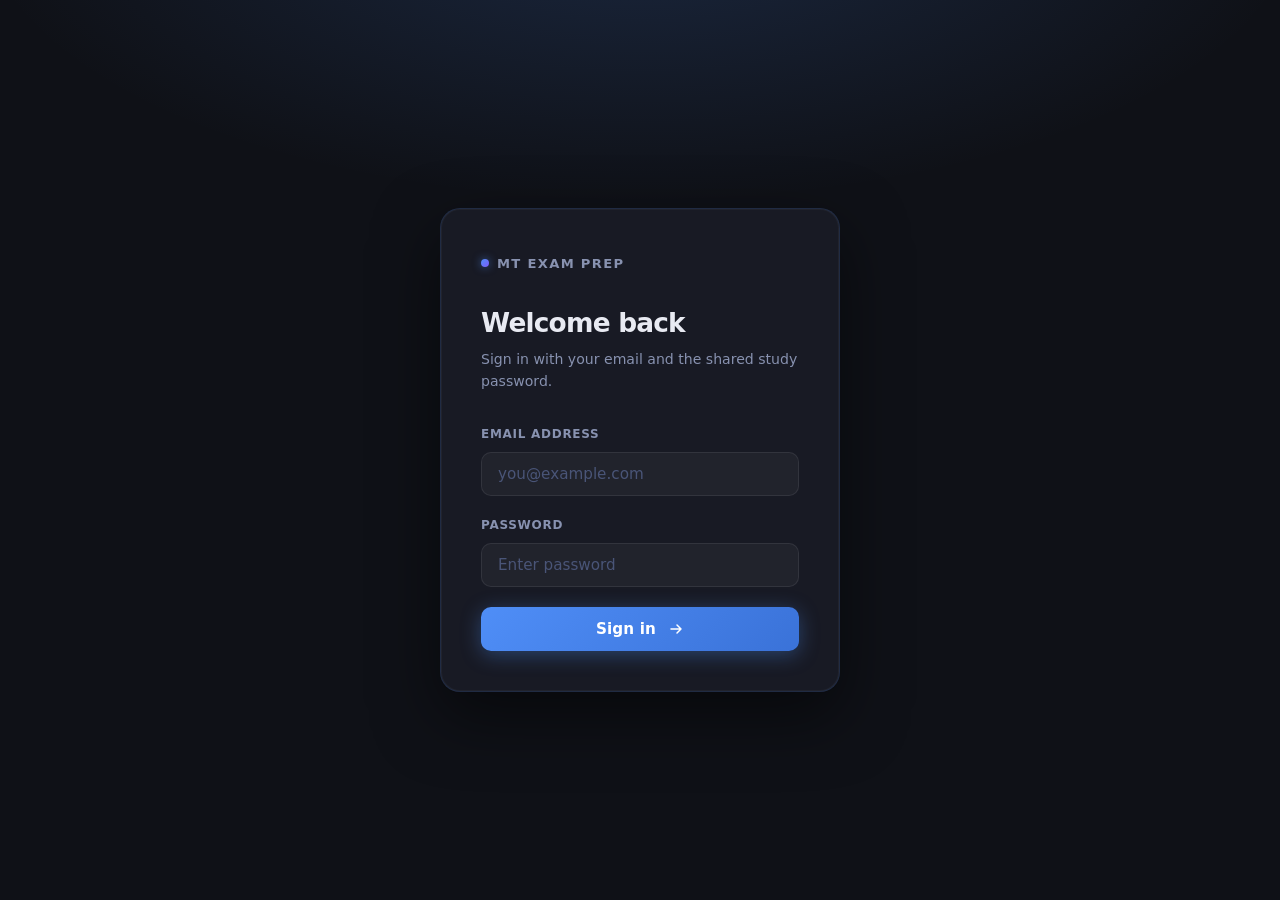
==== login.html @ 5d51a237 "Initial commit — MT Exam Prep study site" ====
<!DOCTYPE html>
<html lang="en">
<head>
  <meta charset="UTF-8">
  <meta name="viewport" content="width=device-width, initial-scale=1.0">
  <title>Sign In — MT Exam Prep</title>
  <link rel="stylesheet" href="css/main.css">
  <link rel="stylesheet" href="css/components.css">
  <link rel="stylesheet" href="css/layout.css">
</head>
<body class="login-page">
  <div class="login-wrap">
    <div class="login-card">
      <div class="login-brand">
        <span class="login-brand-dot"></span>
        MT Exam Prep
      </div>
      <h2 class="login-title">Welcome back</h2>
      <p class="login-sub">Sign in with your email and the shared study password.</p>

      <form id="loginForm" novalidate>
        <div class="form-group">
          <label for="emailInput">Email address</label>
          <div class="input-wrap">
            <input type="email" id="emailInput" autocomplete="email" placeholder="you@example.com" required>
          </div>
        </div>
        <div class="form-group">
          <label for="pwInput">Password</label>
          <div class="input-wrap">
            <input type="password" id="pwInput" autocomplete="current-password" placeholder="Enter password" required>
          </div>
        </div>
        <div id="loginError" class="login-error" style="display:none"></div>
        <button type="submit" class="login-btn" id="submitBtn">
          <span id="submitLabel">Sign in</span>
          <svg width="16" height="16" viewBox="0 0 16 16" fill="none" style="flex-shrink:0"><path d="M3 8h10M9 4l4 4-4 4" stroke="currentColor" stroke-width="1.5" stroke-linecap="round" stroke-linejoin="round"/></svg>
        </button>
      </form>
    </div>
  </div>

  <script type="module">
    import { checkWhitelist } from './js/modules/supabase.js?v=3';

    const SHARED_PASSWORD = '2508D1';

    // Already logged in — skip to app
    if (localStorage.getItem('mt_session')) {
      window.location.replace('index.html');
    }

    document.getElementById('loginForm').addEventListener('submit', async e => {
      e.preventDefault();
      const email     = document.getElementById('emailInput').value.trim().toLowerCase();
      const pw        = document.getElementById('pwInput').value;
      const errEl     = document.getElementById('loginError');
      const submitBtn = document.getElementById('submitBtn');

      errEl.style.display = 'none';
      errEl.textContent = '';

      if (pw.trim() !== SHARED_PASSWORD) {
        errEl.textContent = 'Incorrect password.';
        errEl.style.display = 'block';
        return;
      }

      document.getElementById('submitLabel').textContent = 'Checking\u2026';
      submitBtn.disabled = true;

      try {
        const allowed = await checkWhitelist(email);
        if (!allowed) {
          errEl.textContent = 'Email not authorised. Contact the study group admin.';
          errEl.style.display = 'block';
          document.getElementById('submitLabel').textContent = 'Sign in';
          submitBtn.disabled = false;
          return;
        }
        localStorage.setItem('mt_session', btoa(unescape(encodeURIComponent(email + ':' + Date.now()))));
        localStorage.setItem('mt_user_email', email);
        window.location.href = 'index.html';
      } catch (err) {
        errEl.textContent = 'Error: ' + (err.message || 'Network error \u2014 please try again.');
        errEl.style.display = 'block';
        document.getElementById('submitLabel').textContent = 'Sign in';
        submitBtn.disabled = false;
      }
    });
  </script>
</body>
</html>
---- css/main.css ----
/* ============================================================
   DESIGN TOKENS & GLOBAL STYLES
   ============================================================ */
:root {
  /* Colors */
  --color-bg:           #0f1117;
  --color-surface:      #1a1d27;
  --color-surface2:     #22263a;
  --color-border:       #2e3350;
  --color-primary:      #4f8ef7;
  --color-primary-dark: #3a72d8;
  --color-accent:       #7c5cfc;
  --color-success:      #34c78a;
  --color-warning:      #f5a623;
  --color-danger:       #e85d5d;
  --color-text:         #e8eaf2;
  --color-text-muted:   #8892b0;
  --color-text-dim:     #4a5578;

  /* Region colors */
  --color-shoulder:     #4f8ef7;
  --color-elbow:        #7c5cfc;
  --color-wrist:        #5dd4f0;
  --color-cervical:     #34c78a;
  --color-thoracic:     #56ddaa;
  --color-lumbar:       #f5a623;
  --color-hip:          #fa7c5f;
  --color-knee:         #e85d5d;
  --color-foot:         #c45df5;

  /* Typography */
  --font-sans: 'Segoe UI', system-ui, -apple-system, sans-serif;
  --font-mono: 'Consolas', 'Fira Code', monospace;

  /* Spacing */
  --space-1: 4px;
  --space-2: 8px;
  --space-3: 12px;
  --space-4: 16px;
  --space-5: 20px;
  --space-6: 24px;
  --space-8: 32px;
  --space-10: 40px;
  --space-12: 48px;
  --space-16: 64px;

  /* Radii */
  --radius-sm: 6px;
  --radius-md: 10px;
  --radius-lg: 16px;
  --radius-xl: 24px;

  /* Shadows */
  --shadow-sm: 0 1px 4px rgba(0,0,0,0.3);
  --shadow-md: 0 4px 16px rgba(0,0,0,0.4);
  --shadow-lg: 0 8px 32px rgba(0,0,0,0.5);

  /* Transitions */
  --transition-fast: 0.15s ease;
  --transition-med: 0.25s ease;
  --transition-slow: 0.4s ease;
}

/* Reset */
*, *::before, *::after { box-sizing: border-box; margin: 0; padding: 0; }
html { font-size: 16px; scroll-behavior: smooth; }
body {
  font-family: var(--font-sans);
  background: var(--color-bg);
  color: var(--color-text);
  line-height: 1.6;
  min-height: 100vh;
}
a { color: var(--color-primary); text-decoration: none; }
a:hover { color: var(--color-primary-dark); }
img { max-width: 100%; }
ul, ol { list-style: none; }
button { cursor: pointer; font-family: inherit; }
input, textarea, select { font-family: inherit; }

/* Typography Scale */
h1 { font-size: clamp(1.8rem, 4vw, 2.8rem); font-weight: 700; line-height: 1.2; }
h2 { font-size: clamp(1.3rem, 3vw, 1.9rem); font-weight: 600; line-height: 1.3; }
h3 { font-size: clamp(1.1rem, 2.5vw, 1.4rem); font-weight: 600; }
h4 { font-size: 1rem; font-weight: 600; }
p { color: var(--color-text); }
small { font-size: 0.85rem; color: var(--color-text-muted); }

/* ============================================================
   NAVBAR
   ============================================================ */
.navbar {
  position: sticky;
  top: 0;
  z-index: 100;
  display: flex;
  align-items: center;
  justify-content: space-between;
  padding: var(--space-4) var(--space-8);
  background: rgba(15, 17, 23, 0.95);
  backdrop-filter: blur(12px);
  border-bottom: 1px solid var(--color-border);
}
.nav-brand {
  font-size: 1.2rem;
  font-weight: 700;
  color: var(--color-primary);
  letter-spacing: -0.5px;
}
.nav-links {
  display: flex;
  gap: var(--space-6);
}
.nav-link {
  color: var(--color-text-muted);
  font-weight: 500;
  transition: color var(--transition-fast);
  padding: var(--space-2) var(--space-1);
}
.nav-link:hover, .nav-link.active {
  color: var(--color-text);
}
.nav-hamburger {
  display: none;
  background: none;
  border: none;
  color: var(--color-text);
  font-size: 1.4rem;
  padding: var(--space-2);
}
.nav-mobile-menu {
  display: none;
  flex-direction: column;
  background: var(--color-surface);
  border-bottom: 1px solid var(--color-border);
  padding: var(--space-4) var(--space-6);
  gap: var(--space-4);
}
.nav-mobile-menu.open { display: flex; }
.nav-mobile-link {
  color: var(--color-text-muted);
  font-weight: 500;
  padding: var(--space-3) 0;
  border-bottom: 1px solid var(--color-border);
  transition: color var(--transition-fast);
}
.nav-mobile-link:last-child { border-bottom: none; }
.nav-mobile-link:hover { color: var(--color-text); }

/* ============================================================
   HOME PAGE
   ============================================================ */
.home-main {
  max-width: 1100px;
  margin: 0 auto;
  padding: var(--space-16) var(--space-6);
}
.hero {
  text-align: center;
  margin-bottom: var(--space-12);
}
.hero-title {
  background: linear-gradient(135deg, var(--color-primary) 0%, var(--color-accent) 100%);
  -webkit-background-clip: text;
  -webkit-text-fill-color: transparent;
  background-clip: text;
  margin-bottom: var(--space-5);
}
.hero-subtitle {
  font-size: 1.2rem;
  color: var(--color-text-muted);
  max-width: 580px;
  margin: 0 auto;
}
.mode-cards {
  display: grid;
  grid-template-columns: repeat(auto-fit, minmax(280px, 1fr));
  gap: var(--space-6);
  margin-bottom: var(--space-10);
}
.mode-card {
  display: flex;
  flex-direction: column;
  padding: var(--space-8);
  background: var(--color-surface);
  border: 1px solid var(--color-border);
  border-radius: var(--radius-lg);
  transition: border-color var(--transition-fast), transform var(--transition-fast), box-shadow var(--transition-fast);
  color: inherit;
}
.mode-card:hover {
  border-color: var(--color-primary);
  transform: translateY(-3px);
  box-shadow: var(--shadow-lg);
  color: inherit;
}
.mode-card-icon { font-size: 2.5rem; margin-bottom: var(--space-4); }
.mode-card-title { margin-bottom: var(--space-3); color: var(--color-text); }
.mode-card-desc { color: var(--color-text-muted); font-size: 0.95rem; flex: 1; margin-bottom: var(--space-6); }
.mode-card-cta { color: var(--color-primary); font-weight: 600; font-size: 0.9rem; }

.stats-bar {
  display: flex;
  justify-content: center;
  gap: var(--space-10);
  padding: var(--space-6);
  background: var(--color-surface);
  border: 1px solid var(--color-border);
  border-radius: var(--radius-lg);
}
.stat-item { text-align: center; }
.stat-num { display: block; font-size: 2rem; font-weight: 700; color: var(--color-primary); }
.stat-label { font-size: 0.8rem; color: var(--color-text-muted); text-transform: uppercase; letter-spacing: 0.5px; }

/* ============================================================
   UTILITY CLASSES
   ============================================================ */
.badge {
  display: inline-block;
  padding: 2px var(--space-3);
  border-radius: 99px;
  font-size: 0.75rem;
  font-weight: 600;
  text-transform: uppercase;
  letter-spacing: 0.5px;
}
.badge-shoulder  { background: rgba(79, 142, 247, 0.15); color: var(--color-shoulder); border: 1px solid rgba(79,142,247,0.3); }
.badge-elbow     { background: rgba(124,92,252,0.15); color: var(--color-elbow); border: 1px solid rgba(124,92,252,0.3); }
.badge-wrist     { background: rgba(93,212,240,0.15); color: var(--color-wrist); border: 1px solid rgba(93,212,240,0.3); }
.badge-cervical  { background: rgba(52,199,138,0.15); color: var(--color-cervical); border: 1px solid rgba(52,199,138,0.3); }
.badge-thoracic  { background: rgba(86,221,170,0.15); color: var(--color-thoracic); border: 1px solid rgba(86,221,170,0.3); }
.badge-lumbar    { background: rgba(245,166,35,0.15); color: var(--color-warning); border: 1px solid rgba(245,166,35,0.3); }
.badge-hip       { background: rgba(250,124,95,0.15); color: var(--color-hip); border: 1px solid rgba(250,124,95,0.3); }
.badge-knee      { background: rgba(232,93,93,0.15); color: var(--color-danger); border: 1px solid rgba(232,93,93,0.3); }
.badge-foot      { background: rgba(196,93,245,0.15); color: var(--color-foot); border: 1px solid rgba(196,93,245,0.3); }

.tag {
  display: inline-block;
  padding: 2px var(--space-2);
  background: var(--color-surface2);
  border: 1px solid var(--color-border);
  border-radius: var(--radius-sm);
  font-size: 0.75rem;
  color: var(--color-text-muted);
}

.btn {
  display: inline-flex;
  align-items: center;
  gap: var(--space-2);
  padding: var(--space-3) var(--space-5);
  border-radius: var(--radius-md);
  border: none;
  font-size: 0.9rem;
  font-weight: 600;
  transition: all var(--transition-fast);
}
.btn-primary {
  background: var(--color-primary);
  color: #fff;
}
.btn-primary:hover { background: var(--color-primary-dark); color: #fff; }
.btn-secondary {
  background: var(--color-surface2);
  color: var(--color-text);
  border: 1px solid var(--color-border);
}
.btn-secondary:hover { background: var(--color-border); color: var(--color-text); }
.btn-accent {
  background: var(--color-accent);
  color: #fff;
}
.btn-accent:hover { background: #6b4de0; color: #fff; }
.btn-success {
  background: var(--color-success);
  color: #0f1117;
}
.btn-danger {
  background: var(--color-danger);
  color: #fff;
}
.btn-sm {
  padding: var(--space-2) var(--space-4);
  font-size: 0.82rem;
}
.btn-lg {
  padding: var(--space-4) var(--space-8);
  font-size: 1rem;
}
.btn-block { width: 100%; justify-content: center; }

/* Alert / notice boxes */
.alert {
  padding: var(--space-4) var(--space-5);
  border-radius: var(--radius-md);
  font-size: 0.9rem;
  margin-bottom: var(--space-4);
}
.alert-warning {
  background: rgba(245,166,35,0.1);
  border: 1px solid rgba(245,166,35,0.3);
  color: var(--color-warning);
}
.alert-danger {
  background: rgba(232,93,93,0.1);
  border: 1px solid rgba(232,93,93,0.3);
  color: var(--color-danger);
}
.alert-success {
  background: rgba(52,199,138,0.1);
  border: 1px solid rgba(52,199,138,0.3);
  color: var(--color-success);
}
.alert-info {
  background: rgba(79,142,247,0.1);
  border: 1px solid rgba(79,142,247,0.3);
  color: var(--color-primary);
}

/* Tables */
.data-table {
  width: 100%;
  border-collapse: collapse;
  font-size: 0.9rem;
}
.data-table th {
  background: var(--color-surface2);
  color: var(--color-text-muted);
  font-size: 0.78rem;
  text-transform: uppercase;
  letter-spacing: 0.5px;
  padding: var(--space-3) var(--space-4);
  text-align: left;
  border-bottom: 1px solid var(--color-border);
}
.data-table td {
  padding: var(--space-3) var(--space-4);
  border-bottom: 1px solid rgba(46,51,80,0.5);
  vertical-align: top;
}
.data-table tr:last-child td { border-bottom: none; }
.data-table tr:hover td { background: rgba(79,142,247,0.04); }

/* Progress bar */
.progress-bar-wrap {
  background: var(--color-surface2);
  border-radius: 99px;
  height: 8px;
  overflow: hidden;
}
.progress-bar-fill {
  height: 100%;
  background: linear-gradient(90deg, var(--color-primary), var(--color-accent));
  border-radius: 99px;
  transition: width var(--transition-med);
}

/* Checkbox custom */
.check-item {
  display: flex;
  align-items: flex-start;
  gap: var(--space-3);
  padding: var(--space-2) 0;
  cursor: pointer;
}
.check-item input[type="checkbox"] {
  width: 18px;
  height: 18px;
  margin-top: 2px;
  accent-color: var(--color-primary);
  flex-shrink: 0;
}

/* Divider */
.divider {
  height: 1px;
  background: var(--color-border);
  margin: var(--space-6) 0;
}

/* Scrollable horizontal */
.scroll-x {
  overflow-x: auto;
  -webkit-overflow-scrolling: touch;
}

/* ============================================================
   RESPONSIVE
   ============================================================ */
@media (max-width: 768px) {
  .navbar { padding: var(--space-4); }
  .nav-links { display: none; }
  .nav-hamburger { display: block; }

  .home-main { padding: var(--space-10) var(--space-4); }
  .stats-bar { gap: var(--space-6); flex-wrap: wrap; }
}

/* ============================================================
   LOGIN PAGE
   ============================================================ */
.login-page {
  display: flex;
  align-items: center;
  justify-content: center;
  min-height: 100vh;
  padding: var(--space-6);
  background:
    radial-gradient(ellipse 80% 50% at 50% -10%, rgba(79,142,247,0.18) 0%, transparent 65%),
    var(--color-bg);
}
.login-wrap { width: 100%; max-width: 400px; }
.login-card {
  background: rgba(26,29,39,0.85);
  border: 1px solid rgba(79,142,247,0.15);
  border-radius: 20px;
  padding: 44px 40px 40px;
  box-shadow: 0 0 0 1px rgba(255,255,255,0.04) inset, 0 24px 64px rgba(0,0,0,0.5);
  backdrop-filter: blur(20px);
}
.login-brand {
  display: flex;
  align-items: center;
  gap: 8px;
  font-size: .82rem;
  font-weight: 700;
  color: var(--color-text-muted);
  text-transform: uppercase;
  letter-spacing: .1em;
  margin-bottom: var(--space-8);
}
.login-brand-dot {
  width: 8px;
  height: 8px;
  border-radius: 50%;
  background: linear-gradient(135deg, var(--color-primary), var(--color-accent));
  box-shadow: 0 0 8px rgba(79,142,247,0.6);
  flex-shrink: 0;
}
.login-title {
  font-size: 1.65rem;
  font-weight: 700;
  letter-spacing: -.03em;
  color: var(--color-text);
  margin-bottom: var(--space-2);
}
.login-sub {
  color: var(--color-text-muted);
  font-size: .88rem;
  line-height: 1.6;
  margin-bottom: var(--space-8);
}
.form-group { margin-bottom: var(--space-5); }
.form-group label {
  display: block;
  font-size: .75rem;
  font-weight: 600;
  color: var(--color-text-muted);
  letter-spacing: .06em;
  text-transform: uppercase;
  margin-bottom: var(--space-2);
}
.input-wrap { position: relative; }
.form-group input {
  width: 100%;
  box-sizing: border-box;
  padding: 12px 16px;
  background: rgba(255,255,255,0.04);
  border: 1px solid rgba(255,255,255,0.08);
  border-radius: var(--radius-md);
  color: var(--color-text);
  font-size: .95rem;
  transition: border-color var(--transition-fast), box-shadow var(--transition-fast), background var(--transition-fast);
}
.form-group input::placeholder { color: var(--color-text-dim); }
.form-group input:focus {
  outline: none;
  border-color: rgba(79,142,247,0.5);
  background: rgba(79,142,247,0.05);
  box-shadow: 0 0 0 3px rgba(79,142,247,0.12);
}
.login-error {
  font-size: .85rem;
  color: var(--color-danger);
  background: rgba(232,93,93,0.08);
  border: 1px solid rgba(232,93,93,0.2);
  border-radius: var(--radius-md);
  padding: var(--space-3) var(--space-4);
  margin-bottom: var(--space-5);
}
.login-btn {
  display: flex;
  align-items: center;
  justify-content: center;
  gap: var(--space-3);
  width: 100%;
  padding: 13px var(--space-6);
  background: linear-gradient(135deg, var(--color-primary) 0%, #3a72d8 100%);
  color: #fff;
  border: none;
  border-radius: var(--radius-md);
  font-size: .95rem;
  font-weight: 600;
  letter-spacing: .01em;
  transition: opacity var(--transition-fast), transform var(--transition-fast), box-shadow var(--transition-fast);
  box-shadow: 0 4px 20px rgba(79,142,247,0.35);
  margin-top: var(--space-2);
}
.login-btn:hover:not(:disabled) {
  opacity: .92;
  transform: translateY(-1px);
  box-shadow: 0 6px 24px rgba(79,142,247,0.45);
}
.login-btn:active:not(:disabled) { transform: translateY(0); }
.login-btn:disabled { opacity: .55; cursor: not-allowed; }

/* ============================================================
   SCORE HISTORY PANEL (challenge page)
   ============================================================ */
.score-history-card {
  background: var(--color-surface);
  border: 1px solid var(--color-border);
  border-radius: var(--radius-lg);
  padding: var(--space-5) var(--space-6);
  margin-top: var(--space-6);
  margin-bottom: var(--space-2);
}
.score-history-header {
  display: flex;
  align-items: center;
  justify-content: space-between;
  margin-bottom: var(--space-4);
}
.score-history-title {
  font-size: .75rem;
  font-weight: 700;
  text-transform: uppercase;
  letter-spacing: .05em;
  color: var(--color-text-muted);
}
.score-history-overall { font-size: .95rem; margin-bottom: var(--space-3); }
.score-history-overall strong { color: var(--color-primary); font-size: 1.05rem; }
.score-breakdown-row {
  display: flex;
  justify-content: space-between;
  align-items: center;
  padding: var(--space-2) 0;
  border-top: 1px solid var(--color-border);
  font-size: .85rem;
}
.score-breakdown-name { color: var(--color-text-muted); }
.score-breakdown-val { font-weight: 600; }
.score-breakdown-pct { font-size: .75rem; color: var(--color-text-dim); margin-left: var(--space-2); }

/* Nav logout button */
.nav-logout {
  margin-left: var(--space-2);
  font-size: .8rem !important;
  padding: 5px 12px !important;
}

/* Disabled nav link */
.nav-link-disabled {
  color: var(--color-text-dim);
  cursor: default;
  font-weight: 500;
  padding: var(--space-2) var(--space-1);
}
/* Disabled mode card */
.mode-card-disabled {
  display: flex;
  flex-direction: column;
  padding: var(--space-8);
  background: var(--color-surface);
  border: 1px solid var(--color-border);
  border-radius: var(--radius-lg);
  opacity: 0.45;
  cursor: default;
}
---- css/components.css ----
/* ============================================================
   ADDITIONAL COMPONENT STYLES
   ============================================================ */

/* Modal */
.modal-overlay {
  position: fixed;
  inset: 0;
  background: rgba(0,0,0,0.7);
  z-index: 200;
  display: flex;
  align-items: center;
  justify-content: center;
  padding: var(--space-4);
  backdrop-filter: blur(4px);
}
.modal-overlay.hidden { display: none; }
.modal {
  background: var(--color-surface);
  border: 1px solid var(--color-border);
  border-radius: var(--radius-xl);
  width: 100%;
  max-width: 560px;
  max-height: 90vh;
  overflow-y: auto;
  padding: var(--space-8);
}
.modal-header {
  display: flex;
  justify-content: space-between;
  align-items: center;
  margin-bottom: var(--space-6);
}
.modal-close {
  background: none;
  border: none;
  color: var(--color-text-muted);
  font-size: 1.4rem;
  padding: var(--space-2);
  line-height: 1;
  transition: color var(--transition-fast);
}
.modal-close:hover { color: var(--color-text); }

/* Toast notification */
.toast-container {
  position: fixed;
  bottom: var(--space-6);
  right: var(--space-6);
  z-index: 300;
  display: flex;
  flex-direction: column;
  gap: var(--space-3);
}
.toast {
  padding: var(--space-4) var(--space-5);
  background: var(--color-surface2);
  border: 1px solid var(--color-border);
  border-radius: var(--radius-md);
  font-size: 0.9rem;
  min-width: 240px;
  box-shadow: var(--shadow-lg);
  animation: toastIn 0.3s ease;
}
.toast-success { border-color: var(--color-success); color: var(--color-success); }
.toast-info { border-color: var(--color-primary); color: var(--color-primary); }
.toast-warning { border-color: var(--color-warning); color: var(--color-warning); }
@keyframes toastIn {
  from { transform: translateX(100%); opacity: 0; }
  to { transform: translateX(0); opacity: 1; }
}

/* Skeleton loading */
.skeleton {
  background: linear-gradient(90deg, var(--color-surface2) 25%, var(--color-border) 50%, var(--color-surface2) 75%);
  background-size: 200% 100%;
  animation: shimmer 1.5s infinite;
  border-radius: var(--radius-sm);
}
@keyframes shimmer {
  0% { background-position: 200% 0; }
  100% { background-position: -200% 0; }
}

/* Score badge */
.score-badge {
  display: inline-flex;
  align-items: center;
  justify-content: center;
  width: 36px;
  height: 36px;
  border-radius: 50%;
  font-size: 0.8rem;
  font-weight: 700;
}
.score-badge-good { background: rgba(52,199,138,0.15); color: var(--color-success); border: 1px solid rgba(52,199,138,0.3); }
.score-badge-ok { background: rgba(245,166,35,0.15); color: var(--color-warning); border: 1px solid rgba(245,166,35,0.3); }
.score-badge-bad { background: rgba(232,93,93,0.15); color: var(--color-danger); border: 1px solid rgba(232,93,93,0.3); }

/* Session result row */
.result-row {
  display: flex;
  align-items: center;
  gap: var(--space-4);
  padding: var(--space-3) var(--space-4);
  border-bottom: 1px solid var(--color-border);
  font-size: 0.88rem;
}
.result-row:last-child { border-bottom: none; }
.result-condition { flex: 1; font-weight: 500; }
.result-topic { color: var(--color-text-muted); width: 140px; }

/* Chip row for end-feel display */
.ef-row {
  display: flex;
  gap: var(--space-3);
  align-items: center;
  flex-wrap: wrap;
  padding: var(--space-3) 0;
  border-bottom: 1px solid rgba(46,51,80,0.5);
}
.ef-row:last-child { border-bottom: none; }
.ef-movement { width: 160px; font-size: 0.88rem; color: var(--color-text-muted); flex-shrink: 0; }
.ef-type { flex: 1; }
.ef-note { font-size: 0.8rem; color: var(--color-text-dim); }

/* Contraindication block */
.contra-block { margin-bottom: var(--space-5); }
.contra-block-title {
  font-size: 0.78rem;
  text-transform: uppercase;
  letter-spacing: 0.5px;
  font-weight: 600;
  margin-bottom: var(--space-3);
  padding: var(--space-2) var(--space-3);
  border-radius: var(--radius-sm);
}
.contra-absolute .contra-block-title { color: var(--color-danger); background: rgba(232,93,93,0.08); }
.contra-relative .contra-block-title { color: var(--color-warning); background: rgba(245,166,35,0.08); }
.contra-massage .contra-block-title { color: var(--color-primary); background: rgba(79,142,247,0.08); }

/* Challenge mode selector tabs */
.mode-tabs {
  display: flex;
  gap: var(--space-3);
  margin-bottom: var(--space-8);
  padding: 4px;
  background: var(--color-surface2);
  border-radius: var(--radius-md);
  border: 1px solid var(--color-border);
}
.mode-tab-btn {
  flex: 1;
  padding: var(--space-3) var(--space-4);
  background: none;
  border: none;
  border-radius: calc(var(--radius-md) - 2px);
  color: var(--color-text-muted);
  font-weight: 600;
  font-size: 0.88rem;
  transition: all var(--transition-fast);
}
.mode-tab-btn:hover { color: var(--color-text); }
.mode-tab-btn.active { background: var(--color-primary); color: #fff; }

/* Section divider with label */
.section-divider {
  display: flex;
  align-items: center;
  gap: var(--space-4);
  margin: var(--space-6) 0;
  color: var(--color-text-muted);
  font-size: 0.8rem;
  text-transform: uppercase;
  letter-spacing: 0.5px;
}
.section-divider::before,
.section-divider::after {
  content: '';
  flex: 1;
  height: 1px;
  background: var(--color-border);
}

/* Condition not found */
.no-results {
  text-align: center;
  padding: var(--space-10);
  color: var(--color-text-muted);
}
.no-results-icon { font-size: 2.5rem; margin-bottom: var(--space-4); }
---- css/layout.css ----
/* ============================================================
   SIDEBAR FOOTER
   ============================================================ */
.sidebar-footer {
  padding: var(--space-3) var(--space-4);
  border-top: 1px solid var(--color-border);
  flex-shrink: 0;
}

/* ============================================================
   ROM REFERENCE TABLE
   ============================================================ */
.rom-ref-table {
  width: 100%;
  border-collapse: collapse;
  font-size: .88rem;
}
.rom-ref-table th {
  text-align: left;
  padding: var(--space-2) var(--space-3);
  background: var(--color-surface2);
  border-bottom: 2px solid var(--color-border);
  font-size: .78rem;
  text-transform: uppercase;
  letter-spacing: .04em;
  color: var(--color-text-muted);
  white-space: nowrap;
}
.rom-ref-table td {
  padding: var(--space-2) var(--space-3);
  border-bottom: 1px solid var(--color-border);
  vertical-align: top;
}
.rom-ref-table tr:last-child td { border-bottom: none; }
.rom-ref-table .ref-val {
  font-weight: 600;
  color: var(--color-primary);
  white-space: nowrap;
}

/* ============================================================
   HOME CARE LIST
   ============================================================ */
.home-care-list {
  display: flex;
  flex-direction: column;
  gap: var(--space-4);
}
.home-care-item {
  display: flex;
  gap: var(--space-4);
  align-items: flex-start;
  padding: var(--space-4);
  background: var(--color-surface2);
  border: 1px solid var(--color-border);
  border-radius: var(--radius-md);
  line-height: 1.6;
}
.home-care-num {
  width: 28px;
  height: 28px;
  min-width: 28px;
  background: var(--color-primary);
  color: #fff;
  border-radius: 50%;
  display: flex;
  align-items: center;
  justify-content: center;
  font-size: .82rem;
  font-weight: 700;
}
.home-care-text {
  font-size: .9rem;
  color: var(--color-text);
  flex: 1;
}

/* ============================================================
   SOAP NOTES
   ============================================================ */
.soap-layout {
  max-width: 860px;
  margin: 0 auto;
  padding: var(--space-8) var(--space-6);
}
.soap-header {
  display: flex;
  align-items: flex-start;
  justify-content: space-between;
  margin-bottom: var(--space-8);
  flex-wrap: wrap;
  gap: var(--space-4);
}
.soap-header-title h2 {
  margin-bottom: var(--space-1);
  letter-spacing: -.025em;
}
.soap-header-title p { color: var(--color-text-muted); font-size: .88rem; }

.soap-meta-bar {
  display: grid;
  grid-template-columns: repeat(auto-fill, minmax(170px, 1fr));
  gap: var(--space-3) var(--space-4);
  padding: var(--space-5) var(--space-6);
  background: var(--color-surface);
  border: 1px solid var(--color-border);
  border-radius: var(--radius-lg);
  margin-bottom: var(--space-6);
}
.soap-meta-field label {
  display: block;
  font-size: .68rem;
  text-transform: uppercase;
  letter-spacing: .07em;
  color: var(--color-text-dim);
  font-weight: 700;
  margin-bottom: 6px;
}
.soap-meta-field input,
.soap-meta-field select {
  width: 100%;
  padding: 8px 12px;
  background: rgba(255,255,255,0.04);
  border: 1px solid rgba(255,255,255,0.07);
  border-radius: var(--radius-sm);
  color: var(--color-text);
  font-size: .88rem;
  outline: none;
  transition: border-color var(--transition-fast), box-shadow var(--transition-fast);
}
.soap-meta-field input:focus,
.soap-meta-field select:focus {
  border-color: rgba(79,142,247,0.4);
  box-shadow: 0 0 0 3px rgba(79,142,247,0.1);
}
.soap-meta-field select { appearance: none; }

/* SOAP section blocks */
.soap-section {
  background: var(--color-surface);
  border: 1px solid var(--color-border);
  border-radius: var(--radius-lg);
  overflow: hidden;
  margin-bottom: var(--space-5);
}
.soap-section-header {
  display: flex;
  align-items: center;
  gap: var(--space-5);
  padding: var(--space-5) var(--space-6);
  background: linear-gradient(to right, rgba(255,255,255,0.025), transparent);
  border-bottom: 1px solid var(--color-border);
}
.soap-letter {
  width: 44px;
  height: 44px;
  border-radius: var(--radius-md);
  display: flex;
  align-items: center;
  justify-content: center;
  font-size: 1.25rem;
  font-weight: 800;
  flex-shrink: 0;
  letter-spacing: -.02em;
}
.soap-letter-S {
  background: linear-gradient(135deg, rgba(79,142,247,0.2), rgba(79,142,247,0.08));
  color: var(--color-primary);
  box-shadow: 0 0 0 1px rgba(79,142,247,0.25);
}
.soap-letter-O {
  background: linear-gradient(135deg, rgba(52,199,138,0.2), rgba(52,199,138,0.08));
  color: var(--color-success);
  box-shadow: 0 0 0 1px rgba(52,199,138,0.25);
}
.soap-letter-A {
  background: linear-gradient(135deg, rgba(245,166,35,0.2), rgba(245,166,35,0.08));
  color: var(--color-warning);
  box-shadow: 0 0 0 1px rgba(245,166,35,0.25);
}
.soap-letter-P {
  background: linear-gradient(135deg, rgba(124,92,252,0.2), rgba(124,92,252,0.08));
  color: var(--color-accent);
  box-shadow: 0 0 0 1px rgba(124,92,252,0.25);
}

.soap-section-title {
  font-weight: 700;
  font-size: 1.05rem;
  letter-spacing: -.01em;
}
.soap-section-subtitle { font-size: .82rem; color: var(--color-text-muted); margin-top: 3px; }
.soap-section-body { padding: var(--space-6) var(--space-6) var(--space-5); }

/* Inline SOAP rows */
.soap-row {
  display: grid;
  grid-template-columns: 175px 1fr;
  gap: var(--space-4) var(--space-6);
  align-items: start;
  padding: var(--space-4) 0;
  border-bottom: 1px solid rgba(46,51,80,0.35);
}
.soap-row:last-child { border-bottom: none; }
.soap-row-label {
  font-size: .72rem;
  text-transform: uppercase;
  letter-spacing: .06em;
  color: var(--color-text-dim);
  font-weight: 700;
  padding-top: 10px;
  line-height: 1.4;
}
.soap-row-field { flex: 1; }

.soap-textarea {
  width: 100%;
  padding: 10px 14px;
  background: rgba(255,255,255,0.03);
  border: 1px solid rgba(255,255,255,0.07);
  border-radius: var(--radius-md);
  color: var(--color-text);
  font-size: .9rem;
  resize: vertical;
  outline: none;
  min-height: 72px;
  line-height: 1.65;
  transition: border-color var(--transition-fast), box-shadow var(--transition-fast), background var(--transition-fast);
  font-family: inherit;
}
.soap-textarea::placeholder { color: var(--color-text-dim); }
.soap-textarea:focus {
  border-color: rgba(79,142,247,0.4);
  background: rgba(79,142,247,0.04);
  box-shadow: 0 0 0 3px rgba(79,142,247,0.1);
}
.soap-textarea.short { min-height: 44px; }
.soap-textarea.tall { min-height: 140px; }

.soap-input {
  width: 100%;
  padding: 9px 14px;
  background: rgba(255,255,255,0.03);
  border: 1px solid rgba(255,255,255,0.07);
  border-radius: var(--radius-md);
  color: var(--color-text);
  font-size: .9rem;
  outline: none;
  transition: border-color var(--transition-fast), box-shadow var(--transition-fast), background var(--transition-fast);
}
.soap-input::placeholder { color: var(--color-text-dim); }
.soap-input:focus {
  border-color: rgba(79,142,247,0.4);
  background: rgba(79,142,247,0.04);
  box-shadow: 0 0 0 3px rgba(79,142,247,0.1);
}

/* ROM quick-entry table inside SOAP */
.soap-rom-table {
  width: 100%;
  border-collapse: collapse;
  font-size: .88rem;
}
.soap-rom-table th {
  background: var(--color-surface2);
  color: var(--color-text-muted);
  font-size: .72rem;
  text-transform: uppercase;
  letter-spacing: .4px;
  padding: var(--space-2) var(--space-3);
  text-align: left;
  border-bottom: 1px solid var(--color-border);
}
.soap-rom-table td {
  padding: var(--space-2) var(--space-3);
  border-bottom: 1px solid rgba(46,51,80,0.3);
  vertical-align: middle;
}
.soap-rom-table tr:last-child td { border-bottom: none; }
.soap-rom-table input[type="text"] {
  width: 100%;
  padding: 4px var(--space-2);
  background: var(--color-bg);
  border: 1px solid var(--color-border);
  border-radius: var(--radius-sm);
  color: var(--color-text);
  font-size: .85rem;
  outline: none;
}
.soap-rom-table input:focus { border-color: var(--color-primary); }
.soap-rom-table .ref-val { color: var(--color-text-dim); font-size: .8rem; }

/* Technique checklist in Plan */
.soap-technique-list {
  display: flex;
  flex-direction: column;
  gap: var(--space-2);
  margin-bottom: var(--space-4);
}
.soap-technique-item {
  display: flex;
  align-items: flex-start;
  gap: var(--space-3);
  padding: var(--space-3) var(--space-4);
  background: var(--color-surface2);
  border: 1px solid var(--color-border);
  border-radius: var(--radius-md);
  cursor: pointer;
  transition: border-color var(--transition-fast);
}
.soap-technique-item:hover { border-color: var(--color-primary); }
.soap-technique-item.checked { border-color: var(--color-accent); background: rgba(124,92,252,0.06); }
.soap-technique-item input { accent-color: var(--color-accent); margin-top: 2px; flex-shrink: 0; }
.soap-technique-text { flex: 1; font-size: .88rem; }
.soap-technique-note { font-size: .78rem; color: var(--color-text-muted); margin-top: 2px; }

/* Contra reminder strip */
.contra-reminder {
  background: rgba(232,93,93,0.07);
  border: 1px solid rgba(232,93,93,0.25);
  border-radius: var(--radius-md);
  padding: var(--space-4) var(--space-5);
  font-size: .85rem;
  color: var(--color-danger);
  margin-bottom: var(--space-5);
}
.contra-reminder strong { display: block; margin-bottom: var(--space-2); }

/* Home care checkoff */
.homecare-checkoff {
  display: flex;
  flex-direction: column;
  gap: var(--space-2);
}
.homecare-check-item {
  display: flex;
  gap: var(--space-3);
  align-items: flex-start;
  padding: var(--space-3) var(--space-4);
  background: var(--color-surface2);
  border: 1px solid var(--color-border);
  border-radius: var(--radius-md);
  font-size: .88rem;
  line-height: 1.5;
}
.homecare-check-item input { accent-color: var(--color-success); margin-top: 3px; flex-shrink: 0; }

/* SOAP print */
@media print {
  .navbar, .nav-mobile-menu, .soap-header-actions,
  .soap-add-btn, .btn, #exportModal, #toast { display: none !important; }
  body { background: #fff; color: #000; font-size: 11pt; }
  .soap-layout { padding: 0; max-width: 100%; }
  .soap-section { border: 1px solid #bbb; page-break-inside: avoid; }
  .soap-section-header { background: #f5f5f5; }
  .soap-letter-S, .soap-letter-O, .soap-letter-A, .soap-letter-P { background: #eee; color: #333; }
  .soap-textarea, .soap-input { background: #fff; border: 1px solid #bbb; color: #000; }
  .soap-technique-item { border: 1px solid #ccc; background: #fafafa; }
  .soap-meta-bar { border: 1px solid #bbb; background: #f9f9f9; }
  .soap-meta-field input { background: #fff; border: 1px solid #bbb; color: #000; }
  .soap-rom-table input { background: #fff; border: 1px solid #bbb; color: #000; }
  .panel-section, .treatment-step { border: 1px solid #ccc; }
}

/* ============================================================
   STUDY PAGE LAYOUT
   ============================================================ */
.study-layout {
  display: grid;
  grid-template-columns: 260px 1fr;
  min-height: calc(100vh - 57px);
  max-width: 1400px;
  margin: 0 auto;
}

/* Sidebar */
.sidebar {
  border-right: 1px solid var(--color-border);
  display: flex;
  flex-direction: column;
  position: sticky;
  top: 57px;
  height: calc(100vh - 57px);
  overflow: hidden;
}
.sidebar-search {
  padding: var(--space-4);
  border-bottom: 1px solid var(--color-border);
}
.sidebar-search input {
  width: 100%;
  padding: var(--space-3) var(--space-4);
  background: var(--color-surface2);
  border: 1px solid var(--color-border);
  border-radius: var(--radius-md);
  color: var(--color-text);
  font-size: 0.9rem;
  outline: none;
  transition: border-color var(--transition-fast);
}
.sidebar-search input:focus { border-color: var(--color-primary); }
.sidebar-search input::placeholder { color: var(--color-text-dim); }

.sidebar-filters {
  padding: var(--space-3) var(--space-4);
  border-bottom: 1px solid var(--color-border);
  display: flex;
  flex-wrap: wrap;
  gap: var(--space-2);
}
.filter-btn {
  padding: 3px var(--space-3);
  background: var(--color-surface2);
  border: 1px solid var(--color-border);
  border-radius: 99px;
  color: var(--color-text-muted);
  font-size: 0.78rem;
  font-weight: 500;
  transition: all var(--transition-fast);
}
.filter-btn:hover { border-color: var(--color-primary); color: var(--color-primary); }
.filter-btn.active { background: var(--color-primary); border-color: var(--color-primary); color: #fff; }

.sidebar-list {
  flex: 1;
  overflow-y: auto;
  padding: var(--space-3) 0;
}
.sidebar-list::-webkit-scrollbar { width: 4px; }
.sidebar-list::-webkit-scrollbar-thumb { background: var(--color-border); border-radius: 2px; }

.condition-list-item {
  display: flex;
  flex-direction: column;
  padding: var(--space-3) var(--space-5);
  cursor: pointer;
  border-left: 3px solid transparent;
  transition: all var(--transition-fast);
  gap: var(--space-1);
}
.condition-list-item:hover { background: var(--color-surface2); border-left-color: var(--color-border); }
.condition-list-item.active { background: rgba(79,142,247,0.08); border-left-color: var(--color-primary); }
.condition-list-item.studied .condition-name::after {
  content: ' ✓';
  color: var(--color-success);
  font-size: 0.8rem;
}
.condition-name { font-size: 0.9rem; font-weight: 500; color: var(--color-text); }
.condition-region { font-size: 0.75rem; color: var(--color-text-muted); }

/* Main content area */
.study-content {
  padding: var(--space-6) var(--space-8);
  overflow-y: auto;
}
.study-empty {
  display: flex;
  flex-direction: column;
  align-items: center;
  justify-content: center;
  height: 60%;
  gap: var(--space-4);
  color: var(--color-text-muted);
  font-size: 1.1rem;
}
.study-empty-icon { font-size: 3rem; }

/* Condition header */
.condition-header {
  display: flex;
  align-items: flex-start;
  justify-content: space-between;
  margin-bottom: var(--space-6);
  flex-wrap: wrap;
  gap: var(--space-4);
}
.condition-title-wrap { flex: 1; }
.condition-title { margin-bottom: var(--space-3); }
.condition-tags { display: flex; flex-wrap: wrap; gap: var(--space-2); }
.condition-actions { display: flex; gap: var(--space-3); align-items: center; flex-shrink: 0; }

/* Tabs */
.tabs {
  display: flex;
  gap: 2px;
  margin-bottom: var(--space-6);
  border-bottom: 1px solid var(--color-border);
  overflow-x: auto;
  -webkit-overflow-scrolling: touch;
}
.tabs::-webkit-scrollbar { height: 0; }
.tab-btn {
  padding: var(--space-3) var(--space-5);
  background: none;
  border: none;
  border-bottom: 2px solid transparent;
  color: var(--color-text-muted);
  font-size: 0.88rem;
  font-weight: 500;
  white-space: nowrap;
  transition: all var(--transition-fast);
  margin-bottom: -1px;
}
.tab-btn:hover { color: var(--color-text); }
.tab-btn.active { color: var(--color-primary); border-bottom-color: var(--color-primary); }

.tab-panel { display: none; }
.tab-panel.active { display: block; }

/* Section styles within panels */
.panel-section {
  background: var(--color-surface);
  border: 1px solid var(--color-border);
  border-radius: var(--radius-lg);
  padding: var(--space-6);
  margin-bottom: var(--space-5);
}
.panel-section-title {
  font-size: 0.78rem;
  text-transform: uppercase;
  letter-spacing: 0.8px;
  color: var(--color-text-muted);
  margin-bottom: var(--space-4);
  padding-bottom: var(--space-3);
  border-bottom: 1px solid var(--color-border);
}
.panel-summary {
  color: var(--color-text-muted);
  font-size: 0.92rem;
  line-height: 1.7;
  margin-bottom: var(--space-4);
}
.key-findings {
  display: flex;
  flex-direction: column;
  gap: var(--space-2);
}
.key-finding-item {
  display: flex;
  gap: var(--space-3);
  font-size: 0.9rem;
  color: var(--color-text);
}
.key-finding-item::before {
  content: '→';
  color: var(--color-primary);
  flex-shrink: 0;
}

/* MRT result indicators */
.mrt-positive { color: var(--color-danger); font-weight: 600; }
.mrt-negative { color: var(--color-success); }
.mrt-variable { color: var(--color-warning); }

/* End-feel chips */
.end-feel-chip {
  display: inline-flex;
  align-items: center;
  gap: var(--space-2);
  padding: var(--space-2) var(--space-3);
  border-radius: var(--radius-sm);
  font-size: 0.82rem;
  font-weight: 600;
}
.end-feel-firm { background: rgba(79,142,247,0.12); color: var(--color-primary); border: 1px solid rgba(79,142,247,0.25); }
.end-feel-soft { background: rgba(52,199,138,0.12); color: var(--color-success); border: 1px solid rgba(52,199,138,0.25); }
.end-feel-approximation { background: rgba(245,166,35,0.12); color: var(--color-warning); border: 1px solid rgba(245,166,35,0.25); }
.end-feel-empty { background: rgba(232,93,93,0.12); color: var(--color-danger); border: 1px solid rgba(232,93,93,0.25); }
.end-feel-bony { background: rgba(138,138,138,0.12); color: #aaa; border: 1px solid rgba(138,138,138,0.25); }

/* Causes / Contraindications list */
.icon-list { display: flex; flex-direction: column; gap: var(--space-3); }
.icon-list-item {
  display: flex;
  gap: var(--space-3);
  align-items: flex-start;
  font-size: 0.9rem;
  color: var(--color-text);
  line-height: 1.5;
}
.icon-list-item .icon { flex-shrink: 0; margin-top: 2px; }

/* Muscle groups grid */
.muscle-grid {
  display: grid;
  grid-template-columns: repeat(auto-fill, minmax(200px, 1fr));
  gap: var(--space-4);
}
.muscle-card {
  background: var(--color-surface2);
  border: 1px solid var(--color-border);
  border-radius: var(--radius-md);
  padding: var(--space-4);
}
.muscle-card-name { font-weight: 600; margin-bottom: var(--space-2); font-size: 0.9rem; }
.muscle-card-role { font-size: 0.82rem; color: var(--color-text-muted); }

/* Special test cards */
.test-cards { display: flex; flex-direction: column; gap: var(--space-4); }
.test-card {
  background: var(--color-surface2);
  border: 1px solid var(--color-border);
  border-radius: var(--radius-md);
  padding: var(--space-5);
}
.test-card-name { font-weight: 700; font-size: 1rem; margin-bottom: var(--space-4); color: var(--color-primary); }
.test-card-grid {
  display: grid;
  grid-template-columns: 80px 1fr;
  gap: var(--space-2) var(--space-4);
  font-size: 0.88rem;
}
.test-card-label { color: var(--color-text-muted); font-weight: 600; font-size: 0.78rem; text-transform: uppercase; letter-spacing: 0.4px; padding-top: 2px; }
.test-card-value { color: var(--color-text); line-height: 1.5; }
.test-positive { color: var(--color-danger); font-weight: 600; }

/* ============================================================
   CHALLENGE PAGE LAYOUT
   ============================================================ */
.challenge-layout {
  max-width: 800px;
  margin: 0 auto;
  padding: var(--space-8) var(--space-6);
}

.challenge-setup {
  background: var(--color-surface);
  border: 1px solid var(--color-border);
  border-radius: var(--radius-lg);
  padding: var(--space-8);
}
.challenge-setup h2 { margin-bottom: var(--space-6); }
.setup-section { margin-bottom: var(--space-6); }
.setup-label {
  display: block;
  font-size: 0.82rem;
  text-transform: uppercase;
  letter-spacing: 0.5px;
  color: var(--color-text-muted);
  margin-bottom: var(--space-3);
  font-weight: 600;
}
.pill-group { display: flex; flex-wrap: wrap; gap: var(--space-2); }
.pill-btn {
  padding: var(--space-2) var(--space-4);
  background: var(--color-surface2);
  border: 1px solid var(--color-border);
  border-radius: 99px;
  color: var(--color-text-muted);
  font-size: 0.85rem;
  font-weight: 500;
  transition: all var(--transition-fast);
}
.pill-btn:hover { border-color: var(--color-primary); color: var(--color-primary); }
.pill-btn.active { background: var(--color-primary); border-color: var(--color-primary); color: #fff; }

/* Flashcard */
.flashcard-scene {
  perspective: 1200px;
  width: 100%;
  min-height: 320px;
  cursor: pointer;
  margin-bottom: var(--space-6);
}
.flashcard {
  width: 100%;
  min-height: 320px;
  position: relative;
  transform-style: preserve-3d;
  transition: transform 0.55s cubic-bezier(0.4, 0, 0.2, 1);
  border-radius: var(--radius-lg);
}
.flashcard.flipped { transform: rotateY(180deg); }
.flashcard-face {
  position: absolute;
  inset: 0;
  backface-visibility: hidden;
  -webkit-backface-visibility: hidden;
  border-radius: var(--radius-lg);
  display: flex;
  flex-direction: column;
  align-items: center;
  justify-content: center;
  padding: var(--space-10);
  text-align: center;
}
.flashcard-front {
  background: var(--color-surface);
  border: 1px solid var(--color-border);
}
.flashcard-back {
  background: var(--color-surface2);
  border: 1px solid var(--color-primary);
  transform: rotateY(180deg);
}
.flashcard-hint { font-size: 0.78rem; color: var(--color-text-dim); text-transform: uppercase; letter-spacing: 0.5px; margin-bottom: var(--space-4); }
.flashcard-condition { font-size: 1.1rem; font-weight: 700; color: var(--color-primary); margin-bottom: var(--space-4); }
.flashcard-question { font-size: 1.2rem; color: var(--color-text); line-height: 1.5; }
.flashcard-answer { font-size: 0.95rem; color: var(--color-text); line-height: 1.7; }
.flashcard-tap-hint { position: absolute; bottom: var(--space-4); font-size: 0.78rem; color: var(--color-text-dim); }

/* Challenge progress */
.challenge-progress-bar {
  margin-bottom: var(--space-5);
}
.challenge-meta {
  display: flex;
  justify-content: space-between;
  align-items: center;
  margin-bottom: var(--space-3);
  font-size: 0.88rem;
  color: var(--color-text-muted);
}
.challenge-card-actions {
  display: flex;
  gap: var(--space-3);
  flex-wrap: wrap;
}

/* Recall mode */
.recall-card {
  background: var(--color-surface);
  border: 1px solid var(--color-border);
  border-radius: var(--radius-lg);
  padding: var(--space-8);
  margin-bottom: var(--space-5);
}
.recall-condition { font-size: 1.3rem; font-weight: 700; color: var(--color-primary); margin-bottom: var(--space-2); }
.recall-prompt { font-size: 1.1rem; color: var(--color-text); margin-bottom: var(--space-5); }
.recall-textarea {
  width: 100%;
  padding: var(--space-4);
  background: var(--color-surface2);
  border: 1px solid var(--color-border);
  border-radius: var(--radius-md);
  color: var(--color-text);
  font-size: 0.92rem;
  min-height: 100px;
  resize: vertical;
  outline: none;
  margin-bottom: var(--space-4);
  transition: border-color var(--transition-fast);
}
.recall-textarea:focus { border-color: var(--color-primary); }
.recall-answer-reveal {
  background: var(--color-surface2);
  border: 1px solid var(--color-success);
  border-radius: var(--radius-md);
  padding: var(--space-5);
  display: none;
  margin-bottom: var(--space-4);
}
.recall-answer-reveal.visible { display: block; }
.recall-answer-label { font-size: 0.78rem; text-transform: uppercase; letter-spacing: 0.5px; color: var(--color-success); margin-bottom: var(--space-3); font-weight: 600; }

/* Challenge results */
.results-card {
  background: var(--color-surface);
  border: 1px solid var(--color-border);
  border-radius: var(--radius-lg);
  padding: var(--space-10);
  text-align: center;
}
.results-score { font-size: 4rem; font-weight: 800; color: var(--color-primary); }
.results-label { color: var(--color-text-muted); margin-bottom: var(--space-8); }
.results-actions { display: flex; gap: var(--space-4); justify-content: center; flex-wrap: wrap; }

/* ============================================================
   TREATMENT PAGE LAYOUT
   ============================================================ */
.treatment-layout {
  max-width: 900px;
  margin: 0 auto;
  padding: var(--space-8) var(--space-6);
}
.treatment-step {
  background: var(--color-surface);
  border: 1px solid var(--color-border);
  border-radius: var(--radius-lg);
  padding: var(--space-6);
  margin-bottom: var(--space-5);
}
.step-header {
  display: flex;
  align-items: center;
  gap: var(--space-4);
  margin-bottom: var(--space-5);
}
.step-num {
  width: 36px;
  height: 36px;
  background: var(--color-primary);
  border-radius: 50%;
  display: flex;
  align-items: center;
  justify-content: center;
  font-weight: 700;
  font-size: 0.9rem;
  color: #fff;
  flex-shrink: 0;
}
.step-title { font-size: 1.1rem; font-weight: 600; }
.step-subtitle { font-size: 0.85rem; color: var(--color-text-muted); }

.editable-list { display: flex; flex-direction: column; gap: var(--space-3); }
.editable-item {
  display: flex;
  gap: var(--space-3);
  align-items: flex-start;
}
.editable-item input[type="text"] {
  flex: 1;
  padding: var(--space-3) var(--space-4);
  background: var(--color-surface2);
  border: 1px solid var(--color-border);
  border-radius: var(--radius-md);
  color: var(--color-text);
  font-size: 0.9rem;
  outline: none;
  transition: border-color var(--transition-fast);
}
.editable-item input:focus { border-color: var(--color-primary); }
.editable-item .btn-remove {
  padding: var(--space-2) var(--space-3);
  background: none;
  border: 1px solid var(--color-border);
  border-radius: var(--radius-sm);
  color: var(--color-text-muted);
  font-size: 0.9rem;
  transition: all var(--transition-fast);
}
.editable-item .btn-remove:hover { background: var(--color-danger); color: #fff; border-color: var(--color-danger); }

.technique-option {
  display: flex;
  align-items: flex-start;
  gap: var(--space-3);
  padding: var(--space-3) var(--space-4);
  background: var(--color-surface2);
  border: 1px solid var(--color-border);
  border-radius: var(--radius-md);
  cursor: pointer;
  transition: border-color var(--transition-fast);
}
.technique-option:hover { border-color: var(--color-primary); }
.technique-option.selected { border-color: var(--color-primary); background: rgba(79,142,247,0.07); }
.technique-option input[type="checkbox"] { margin-top: 3px; accent-color: var(--color-primary); }
.technique-label { flex: 1; }
.technique-name { font-size: 0.9rem; font-weight: 600; color: var(--color-text); }
.technique-note { font-size: 0.8rem; color: var(--color-text-muted); margin-top: 2px; }

.treatment-select {
  width: 100%;
  padding: var(--space-3) var(--space-4);
  background: var(--color-surface2);
  border: 1px solid var(--color-border);
  border-radius: var(--radius-md);
  color: var(--color-text);
  font-size: 0.9rem;
  outline: none;
  transition: border-color var(--transition-fast);
  appearance: none;
}
.treatment-select:focus { border-color: var(--color-primary); }

.treatment-actions {
  display: flex;
  gap: var(--space-4);
  justify-content: flex-end;
  margin-top: var(--space-6);
  flex-wrap: wrap;
}

/* ============================================================
   QUIZ CARD (Challenge Mode)
   ============================================================ */
.quiz-card {
  background: var(--color-surface);
  border: 1px solid var(--color-border);
  border-radius: var(--radius-lg);
  padding: var(--space-8);
  margin-bottom: var(--space-5);
}
.quiz-type-badge {
  font-size: .72rem;
  text-transform: uppercase;
  letter-spacing: .06em;
  color: var(--color-text-dim);
  font-weight: 600;
  margin-bottom: var(--space-3);
}
.quiz-condition {
  font-size: 1.15rem;
  font-weight: 700;
  color: var(--color-primary);
  margin-bottom: var(--space-2);
}
.quiz-stem {
  font-size: 1rem;
  color: var(--color-text);
  line-height: 1.65;
  margin-bottom: var(--space-6);
}
.quiz-options {
  display: flex;
  flex-direction: column;
  gap: var(--space-3);
}
.quiz-option-btn {
  display: flex;
  align-items: flex-start;
  gap: var(--space-4);
  padding: var(--space-4) var(--space-5);
  background: var(--color-surface2);
  border: 1px solid var(--color-border);
  border-radius: var(--radius-md);
  color: var(--color-text);
  font-size: .93rem;
  text-align: left;
  cursor: pointer;
  transition: border-color var(--transition-fast), background var(--transition-fast);
  width: 100%;
  line-height: 1.5;
}
.quiz-option-btn:not(:disabled):hover {
  border-color: var(--color-primary);
  background: rgba(79,142,247,.08);
}
.quiz-option-label {
  font-weight: 700;
  color: var(--color-primary);
  min-width: 18px;
  flex-shrink: 0;
}
.quiz-option-tf {
  font-weight: 600;
  font-size: 1rem;
}
.quiz-option-correct {
  border-color: var(--color-success) !important;
  background: rgba(52,199,138,.12) !important;
  color: var(--color-success) !important;
}
.quiz-option-wrong {
  border-color: var(--color-danger) !important;
  background: rgba(232,93,93,.12) !important;
  color: var(--color-danger) !important;
}
.quiz-option-neutral { opacity: .4; }
.quiz-feedback {
  display: flex;
  align-items: center;
  gap: var(--space-3);
  margin-top: var(--space-5);
  padding: var(--space-4) var(--space-5);
  border-radius: var(--radius-md);
  font-weight: 600;
  font-size: .95rem;
}
.quiz-feedback-correct {
  background: rgba(52,199,138,.10);
  border: 1px solid rgba(52,199,138,.3);
  color: var(--color-success);
}
.quiz-feedback-wrong {
  background: rgba(232,93,93,.10);
  border: 1px solid rgba(232,93,93,.3);
  color: var(--color-danger);
}
.quiz-feedback-icon { font-size: 1.2rem; flex-shrink: 0; }

/* Print styles */
@media print {
  .navbar, .sidebar, .condition-actions, .treatment-actions,
  .tabs, .nav-mobile-menu, .challenge-setup { display: none !important; }
  body { background: #fff; color: #000; }
  .panel-section, .treatment-step { border: 1px solid #ccc; }
  .panel-section-title { color: #555; }
  .data-table th { background: #f0f0f0; color: #333; }
}

/* ============================================================
   RESPONSIVE
   ============================================================ */
@media (max-width: 900px) {
  .study-layout {
    grid-template-columns: 1fr;
  }
  .sidebar {
    position: static;
    height: auto;
    border-right: none;
    border-bottom: 1px solid var(--color-border);
  }
  .sidebar-list { max-height: 200px; }
  .study-content { padding: var(--space-5) var(--space-4); }
}

@media (max-width: 600px) {
  .condition-header { flex-direction: column; }
  .condition-actions { width: 100%; }
  .flashcard-face { padding: var(--space-6); }
  .challenge-card-actions { flex-direction: column; }
  .recall-card { padding: var(--space-5); }
  .treatment-layout { padding: var(--space-5) var(--space-3); }
  .treatment-step { padding: var(--space-4); }
  .challenge-layout { padding: var(--space-5) var(--space-4); }
}
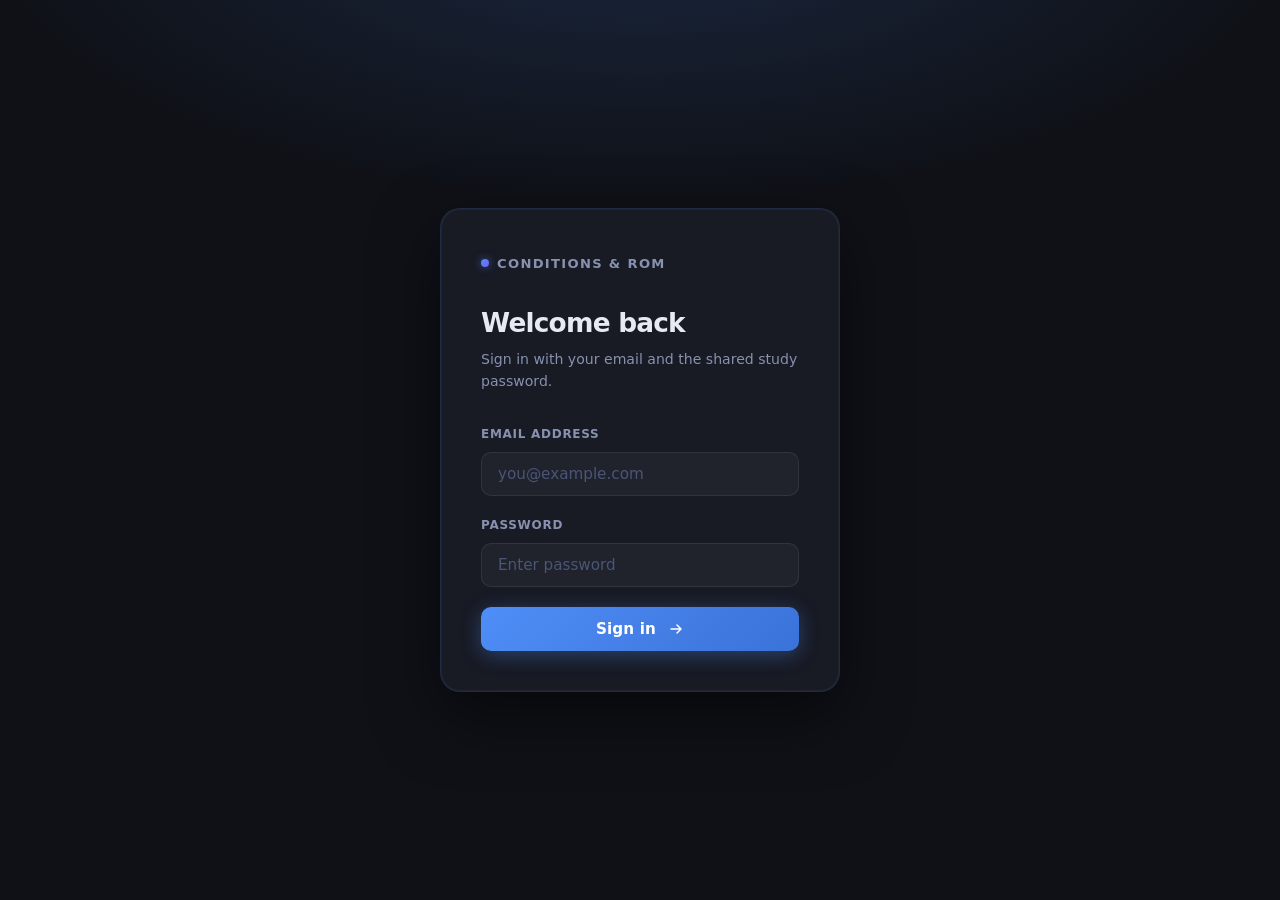
==== commit 8d7403a1: "Rename nav brand to Conditions & ROM; fix timestamp workflow" ====
--- a/login.html
+++ b/login.html
@@ -13,7 +13,7 @@
     <div class="login-card">
       <div class="login-brand">
         <span class="login-brand-dot"></span>
-        MT Exam Prep
+        Conditions &amp; ROM
       </div>
       <h2 class="login-title">Welcome back</h2>
       <p class="login-sub">Sign in with your email and the shared study password.</p>
--- a/css/layout.css
+++ b/css/layout.css
@@ -5,6 +5,43 @@
   padding: var(--space-3) var(--space-4);
   border-top: 1px solid var(--color-border);
   flex-shrink: 0;
+}
+
+/* ============================================================
+   SIDEBAR MODE TABS
+   ============================================================ */
+.sidebar-mode-tabs {
+  display: grid;
+  grid-template-columns: 1fr 1fr;
+  gap: var(--space-2);
+  padding: var(--space-3) var(--space-3);
+  background: var(--color-surface);
+  border-bottom: 1px solid var(--color-border);
+  flex-shrink: 0;
+}
+.sidebar-mode-tab {
+  background: rgba(255,255,255,0.04);
+  border: 1px solid rgba(255,255,255,0.07);
+  border-radius: var(--radius-md);
+  padding: var(--space-2) var(--space-3);
+  font-size: .78rem;
+  font-weight: 600;
+  letter-spacing: .02em;
+  color: var(--color-text-muted);
+  cursor: pointer;
+  transition: all var(--transition-fast);
+  text-align: center;
+}
+.sidebar-mode-tab:hover {
+  background: rgba(255,255,255,0.07);
+  color: var(--color-text);
+  border-color: rgba(255,255,255,0.12);
+}
+.sidebar-mode-tab.active {
+  background: rgba(79,142,247,0.15);
+  border-color: rgba(79,142,247,0.35);
+  color: var(--color-primary);
+  box-shadow: 0 0 12px rgba(79,142,247,0.1);
 }
 
 /* ============================================================
